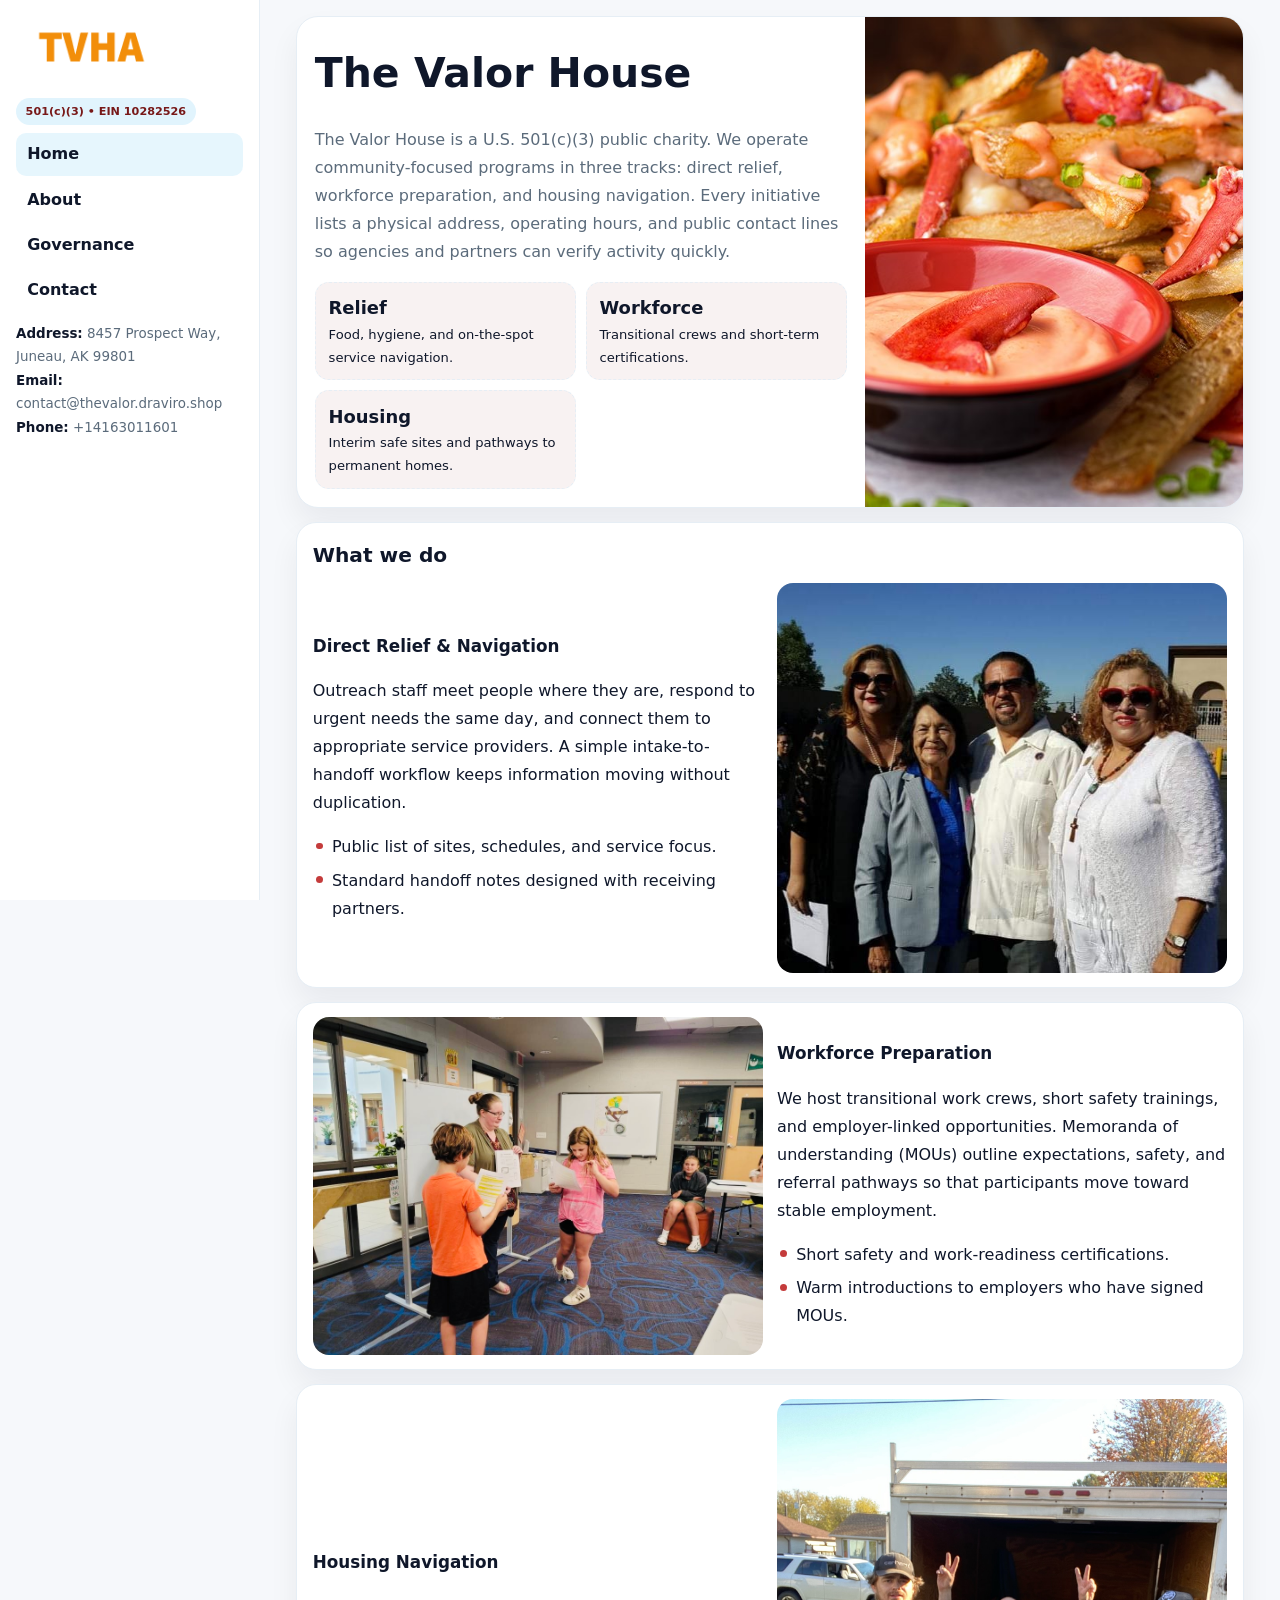
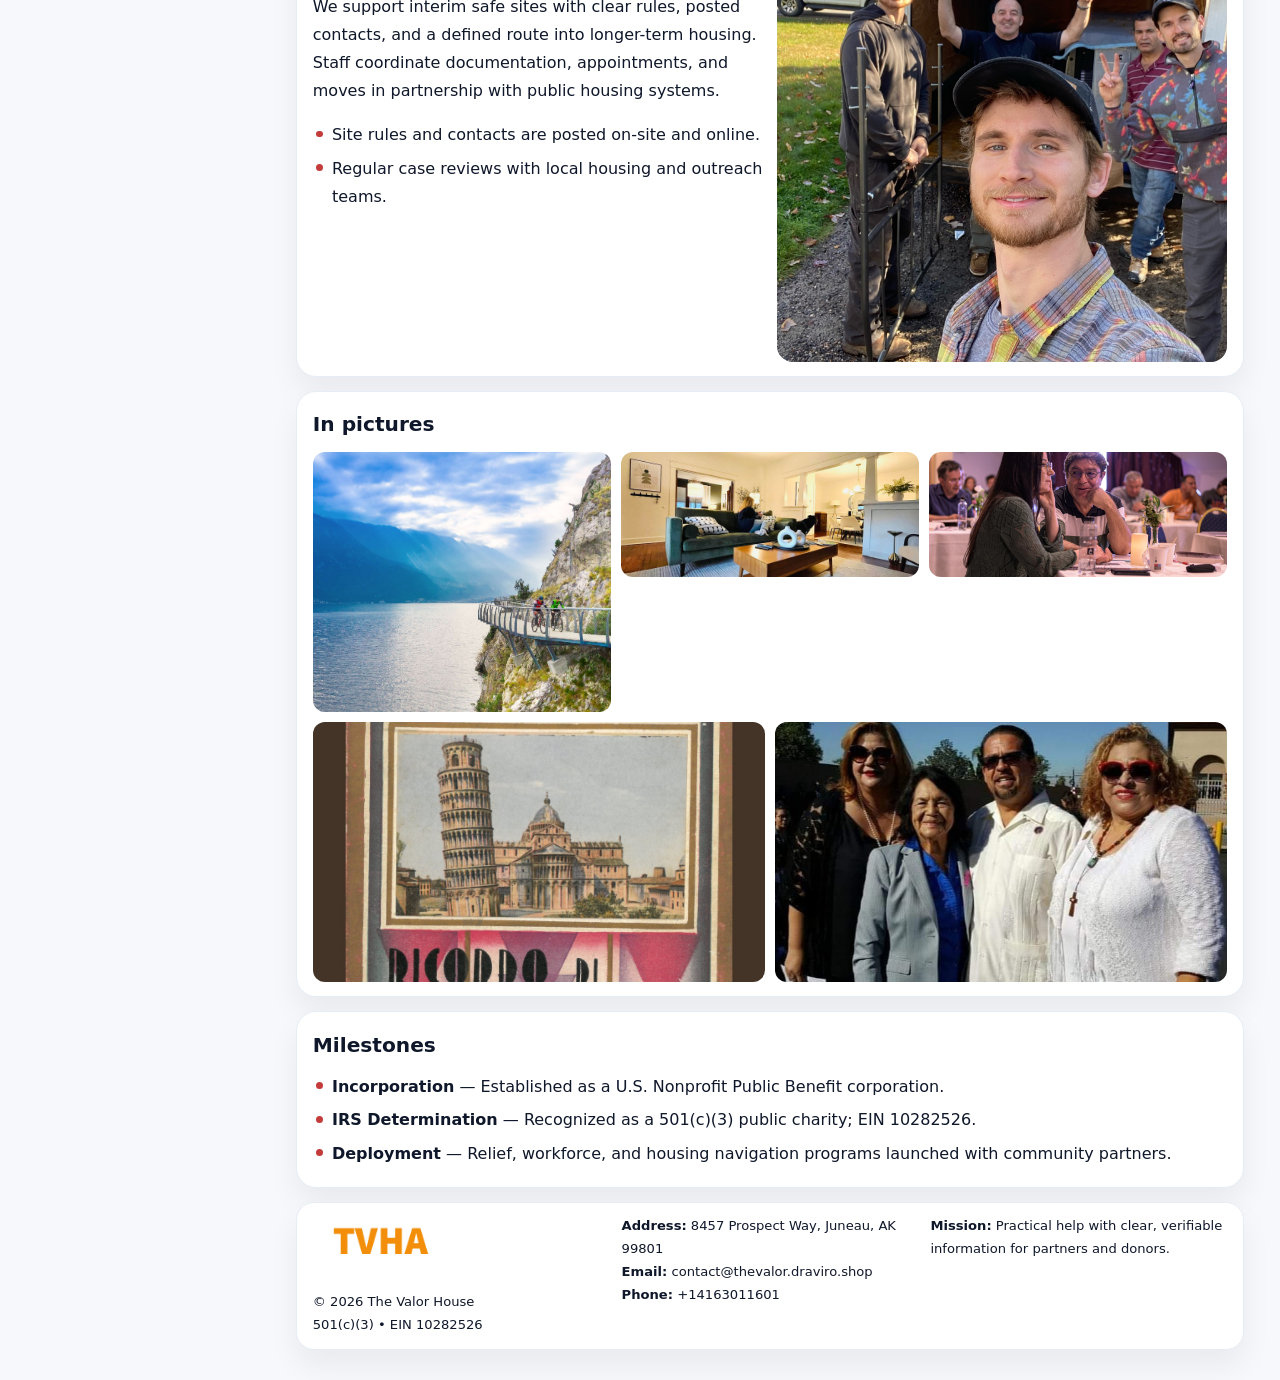
==== index.html @ d5b9fdca "Initial commit" ====
<!doctype html><html lang="en"><head>
<meta charset="utf-8">
<meta name="viewport" content="width=device-width,initial-scale=1">
<title>The Valor House – Nonprofit • 2025</title>
<link rel="stylesheet" href="assets/styles.css">
<link rel="icon" href="images/logo.png">
<meta name="data-ein" content="10282526">
<meta name="data-name" content="The Valor House">
  <meta name="description" content="We are a 501(c)(3) organization advancing community services, education, and direct relief through transparent programs, local partnerships, and measurable outcomes.">
</head>
<body>
<div style="position:absolute;left:-9999px;top:-9999px;opacity:0" data-uniq="{{UNIQUE_BLOB}}">
  <span>We are a 501(c)(3) organization advancing community services, education, and direct relief through transparent programs, local partnerships, and measurable outcomes.</span><svg width="12" height="12" viewBox="0 0 12 12" xmlns="http://www.w3.org/2000/svg"><circle cx="6" cy="6" r="5" fill="#9d174d"/></svg><img src="images/finance.jpg" width="1" height="1" alt="" loading="lazy"/>
</div>

<div class="layout">
  <aside class="aside">
    <div class="logo">
      <a href="index.html"><img src="images/logo.png" alt="Logo"></a>
    </div>
    <div class="tag">501(c)(3) • EIN 10282526</div>
    <nav class="c8a201f6a95" style="margin-top:8px">
      <a class="active" href="index.html">Home</a>
      <a href="about.html">About</a>
      <a href="governance.html">Governance</a>
      <a href="contact.html">Contact</a>
    </nav>
    <div class="meta">
      <div><strong>Address:</strong> 8457 Prospect Way,
Juneau, AK 99801</div>
      <div><strong>Email:</strong> contact@thevalor.draviro.shop</div>
      <div><strong>Phone:</strong> +14163011601</div>
    </div>
  </aside>

  <main>
    <div class="container">

      <!-- HERO -->
      <section class="ce632212328">
        <div class="hero-grid">
          <div class="c8f82cf0052">
            <h1>The Valor House</h1>
            <p>The Valor House is a U.S. 501(c)(3) public charity. We operate community-focused programs in three tracks: direct relief, workforce preparation, and housing navigation. Every initiative lists a physical address, operating hours, and public contact lines so agencies and partners can verify activity quickly.</p>
            <div class="stats">
              <div class="stat">
                <b>Relief</b>
                <div class="small">Food, hygiene, and on-the-spot service navigation.</div>
              </div>
              <div class="stat">
                <b>Workforce</b>
                <div class="small">Transitional crews and short-term certifications.</div>
              </div>
              <div class="stat">
                <b>Housing</b>
                <div class="small">Interim safe sites and pathways to permanent homes.</div>
              </div>
            </div>
          </div>
          <img src="images/hero.jpg" alt="Program overview">
        </div>
      </section>

      <!-- WHAT WE DO -->
      <section class="section panel">
        <h2>What we do</h2>
        <div class="z">
          <div>
            <h3>Direct Relief & Navigation</h3>
            <p>Outreach staff meet people where they are, respond to urgent needs the same day, and connect them to appropriate service providers. A simple intake-to-handoff workflow keeps information moving without duplication.</p>
            <ul class="timeline">
              <li>Public list of sites, schedules, and service focus.</li>
              <li>Standard handoff notes designed with receiving partners.</li>
            </ul>
          </div>
          <div class="imgbox"><img src="images/relief.jpg" alt="Relief activities"></div>
        </div>
      </section>

      <!-- WORKFORCE -->
      <section class="section panel">
        <div class="z">
          <div class="imgbox"><img src="images/jobs.jpg" alt="Workforce program"></div>
          <div>
            <h3>Workforce Preparation</h3>
            <p>We host transitional work crews, short safety trainings, and employer-linked opportunities. Memoranda of understanding (MOUs) outline expectations, safety, and referral pathways so that participants move toward stable employment.</p>
            <ul class="timeline">
              <li>Short safety and work-readiness certifications.</li>
              <li>Warm introductions to employers who have signed MOUs.</li>
            </ul>
          </div>
        </div>
      </section>

      <!-- HOUSING -->
      <section class="section panel">
        <div class="z">
          <div>
            <h3>Housing Navigation</h3>
            <p>We support interim safe sites with clear rules, posted contacts, and a defined route into longer-term housing. Staff coordinate documentation, appointments, and moves in partnership with public housing systems.</p>
            <ul class="timeline">
              <li>Site rules and contacts are posted on-site and online.</li>
              <li>Regular case reviews with local housing and outreach teams.</li>
            </ul>
          </div>
          <div class="imgbox"><img src="images/land.jpg" alt="Housing navigation"></div>
        </div>
      </section>

      <!-- MOSAIC GALLERY -->
      <section class="section panel">
        <h2>In pictures</h2>
        <div class="mosaic">
          <img class="c2 r2" src="images/community.jpg" alt="Community event">
          <img class="c2" src="images/education.jpg" alt="Education program">
          <img class="c2" src="images/programs.jpg" alt="Program table">
          <img class="c3 r2" src="images/about.jpg" alt="Team and partners">
          <img class="c3 r2" src="images/relief.jpg" alt="Relief crew">
        </div>
      </section>

      <!-- MILESTONES -->
      <section class="section panel">
        <h2>Milestones</h2>
        <ul class="timeline">
          <li><strong>Incorporation</strong> — Established as a U.S. Nonprofit Public Benefit corporation.</li>
          <li><strong>IRS Determination</strong> — Recognized as a 501(c)(3) public charity; EIN 10282526.</li>
          <li><strong>Deployment</strong> — Relief, workforce, and housing navigation programs launched with community partners.</li>
        </ul>
      </section>

      <footer class="footer">
        <div class="footer-grid">
          <div>
            <img src="images/logo.png" style="width:135px;margin-bottom:.35rem" alt="Logo">
            <div class="small">© <span id="y"></span> The Valor House</div>
            <div class="small">501(c)(3) • EIN 10282526</div>
          </div>
          <div>
            <div class="small"><strong>Address:</strong> 8457 Prospect Way,
Juneau, AK 99801</div>
            <div class="small"><strong>Email:</strong> <a href="mailto:contact@thevalor.draviro.shop">contact@thevalor.draviro.shop</a></div>
            <div class="small"><strong>Phone:</strong> <a href="tel:+14163011601">+14163011601</a></div>
          </div>
          <div>
            <div class="small"><strong>Mission:</strong> Practical help with clear, verifiable information for partners and donors.</div>
          </div>
        </div>
      </footer>
    </div>
  </main>
</div>

<script>
/* Brand color per EIN/NAME so each site looks unique */
(function(){
  function hash(s){let x=2166136261>>>0;for(let i=0;i<s.length;i++){x^=s.charCodeAt(i);x=(x*16777619)>>>0;}return x>>>0;}
  const ein=document.querySelector('meta[name="data-ein"]')?.content||'0';
  const name=document.querySelector('meta[name="data-name"]')?.content||'';
  const k=hash((ein||name).replace(/\s+/g,''));
  const H=k%360,S=54+(k%18),L=50;
  const r=document.documentElement;
  r.style.setProperty('--brand',`hsl(${H} ${S}% ${L}%)`);
  r.style.setProperty('--brand-ink',`hsl(${H} ${Math.min(96,S+12)}% ${Math.max(22,L-22)}%)`);
  r.style.setProperty('--soft',`hsl(${H} ${Math.max(28,S-30)}% 96%)`);
  document.getElementById('y').textContent=new Date().getFullYear();
})();
</script>
</body></html>
---- assets/styles.css ----
:root{
  --ink:#0f172a;      /* main text */
  --muted:#5b6b7b;    /* secondary text */
  --line:#e6eef5;     /* borders */
  --paper:#ffffff;
  --brand:#0ea5e9;    /* will be overridden by script */
  --brand-ink:#075985;
  --soft:#eef9ff;
  --r:18px;
  --sh:0 16px 30px rgba(15,23,42,.06);
}

*{box-sizing:border-box}
html,body{height:100%}
body{
  margin:0;background:#f6f8fb;color:var(--ink);
  font-family:Inter,system-ui,-apple-system,BlinkMacSystemFont,"Segoe UI",Arial,sans-serif;
  line-height:1.75;
}

/* SIDEBAR */
.layout{display:grid;grid-template-columns:260px 1fr;min-height:100vh}
.aside{
  position:sticky;top:0;height:100vh;overflow:auto;
  background:#ffffff;border-right:1px solid var(--line);
  padding:18px 16px;box-shadow:0 0 0 rgba(0,0,0,0);
}
.logo{display:flex;align-items:center;gap:10px;margin-bottom:10px}
.logo img{width:150px;height:auto;display:block}
.tag{
  display:inline-block;background:rgba(14,165,233,.12);
  color:var(--brand-ink);padding:.22rem .6rem;
  border-radius:999px;font-weight:700;font-size:.7rem;
}

.c8a201f6a95 a{
  display:block;color:var(--ink);text-decoration:none;font-weight:600;
  padding:.48rem .7rem;border-radius:10px;margin:.12rem 0;
}
.c8a201f6a95 a:hover,.c8a201f6a95 a.active{background:rgba(14,165,233,.1)}
.aside .meta{margin-top:10px;color:var(--muted);font-size:.84rem}
.aside .meta strong{color:var(--ink)}

/* MAIN */
main{padding:16px}
.container{width:min(1120px,96%);margin:0 auto}
.panel{background:#fff;border:1px solid var(--line);border-radius:20px;box-shadow:var(--sh);padding:14px 16px}

/* HERO */
.ce632212328{
  border:1px solid var(--line);border-radius:22px;overflow:hidden;
  background:#fff;box-shadow:var(--sh);
}
.hero-grid{display:grid;grid-template-columns:1.2fr .8fr;gap:0}
.ce632212328 .c8f82cf0052{padding:18px}
.ce632212328 h1{font-size:clamp(1.9rem,3.2vw,2.7rem);margin:.2rem 0 .5rem}
.ce632212328 p{color:var(--muted)}
.ce632212328 img{width:100%;height:100%;object-fit:cover;display:block}

/* SECTION */
.section{margin-top:14px}
h2{font-size:1.26rem;margin:.1rem 0 .6rem}
h3{margin:.2rem 0 .35rem;font-size:1.05rem}

/* Z layout */
.z{display:grid;grid-template-columns:1fr 1fr;gap:14px;align-items:center}
.imgbox img{width:100%;display:block;border-radius:16px}

/* MOSAIC gallery */
.mosaic{
  display:grid;gap:10px;
  grid-template-columns:repeat(6,1fr);
}
.mosaic img{
  width:100%;height:125px;object-fit:cover;
  border-radius:12px;display:block;
}
.mosaic .c2{grid-column:span 2}
.mosaic .c3{grid-column:span 3}
.mosaic .r2{height:260px}

/* cards */
.cards{display:grid;grid-template-columns:repeat(auto-fit,minmax(240px,1fr));gap:12px}
.cfac2813662{background:#fff;border:1px solid var(--line);border-radius:16px;padding:.85rem 1rem 1rem}

/* timeline & stats */
.timeline{list-style:none;margin:.2rem 0 0;padding:0}
.timeline li{position:relative;padding-left:1.2rem;margin:.35rem 0}
.timeline li::before{
  content:"";position:absolute;left:.2rem;top:.6rem;
  width:.42rem;height:.42rem;border-radius:999px;background:var(--brand);
}
.stats{display:grid;grid-template-columns:repeat(auto-fit,minmax(180px,1fr));gap:10px;margin-top:6px}
.stat{background:var(--soft);border:1px dashed var(--line);border-radius:14px;padding:.6rem .8rem}
.stat b{font-size:1.12rem}

/* form */
button,input,textarea{font:inherit}
.cf488de8ef0{display:grid;gap:12px;max-width:760px}
.row2{display:grid;grid-template-columns:1fr 1fr;gap:12px}
input,textarea{
  width:100%;padding:.85rem 1rem;border:1px solid var(--line);
  border-radius:14px;background:#fff;
}
textarea{resize:vertical}
.c61cf3e9a80{
  width:auto;justify-self:start;background:var(--brand);color:#fff;
  border:0;border-radius:14px;padding:.8rem 1.35rem;cursor:pointer;
}
.c61cf3e9a80:hover{background:var(--brand-ink)}

/* footer */
footer{margin:14px 0}
.footer{
  background:#fff;border:1px solid var(--line);
  border-radius:18px;padding:12px 16px;box-shadow:var(--sh);
}
.footer-grid{
  display:grid;grid-template-columns:repeat(auto-fit,minmax(220px,1fr));gap:12px;
}
.small{color:#0f172a;font-size:.82rem}
.small a{color:#0f172a;text-decoration:none}
.small a:hover{text-decoration:underline}

/* responsive */
@media(max-width:980px){
  .layout{grid-template-columns:1fr}
  .aside{position:relative;height:auto;border-right:0;border-bottom:1px solid var(--line)}
  .hero-grid{grid-template-columns:1fr}
  .z{grid-template-columns:1fr}
  .mosaic{grid-template-columns:repeat(3,1fr)}
  .mosaic .r2{height:200px}
}
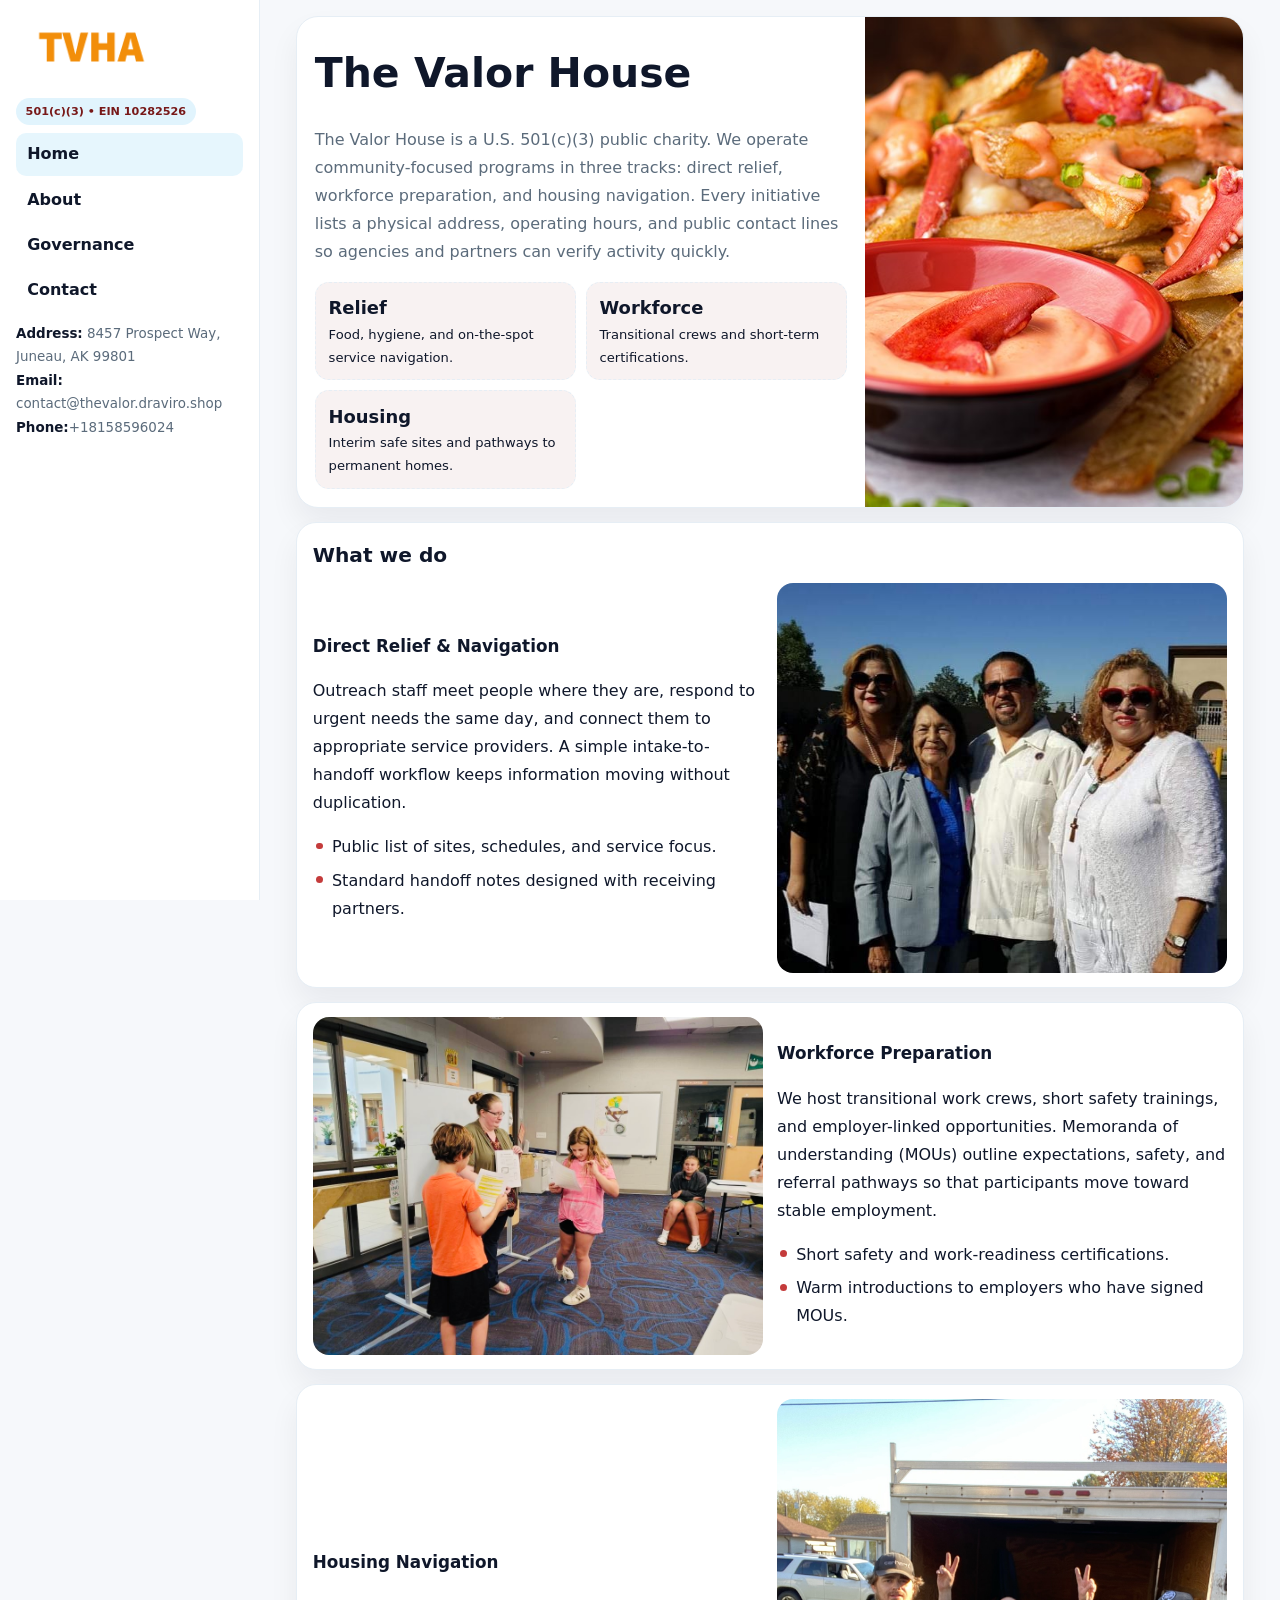
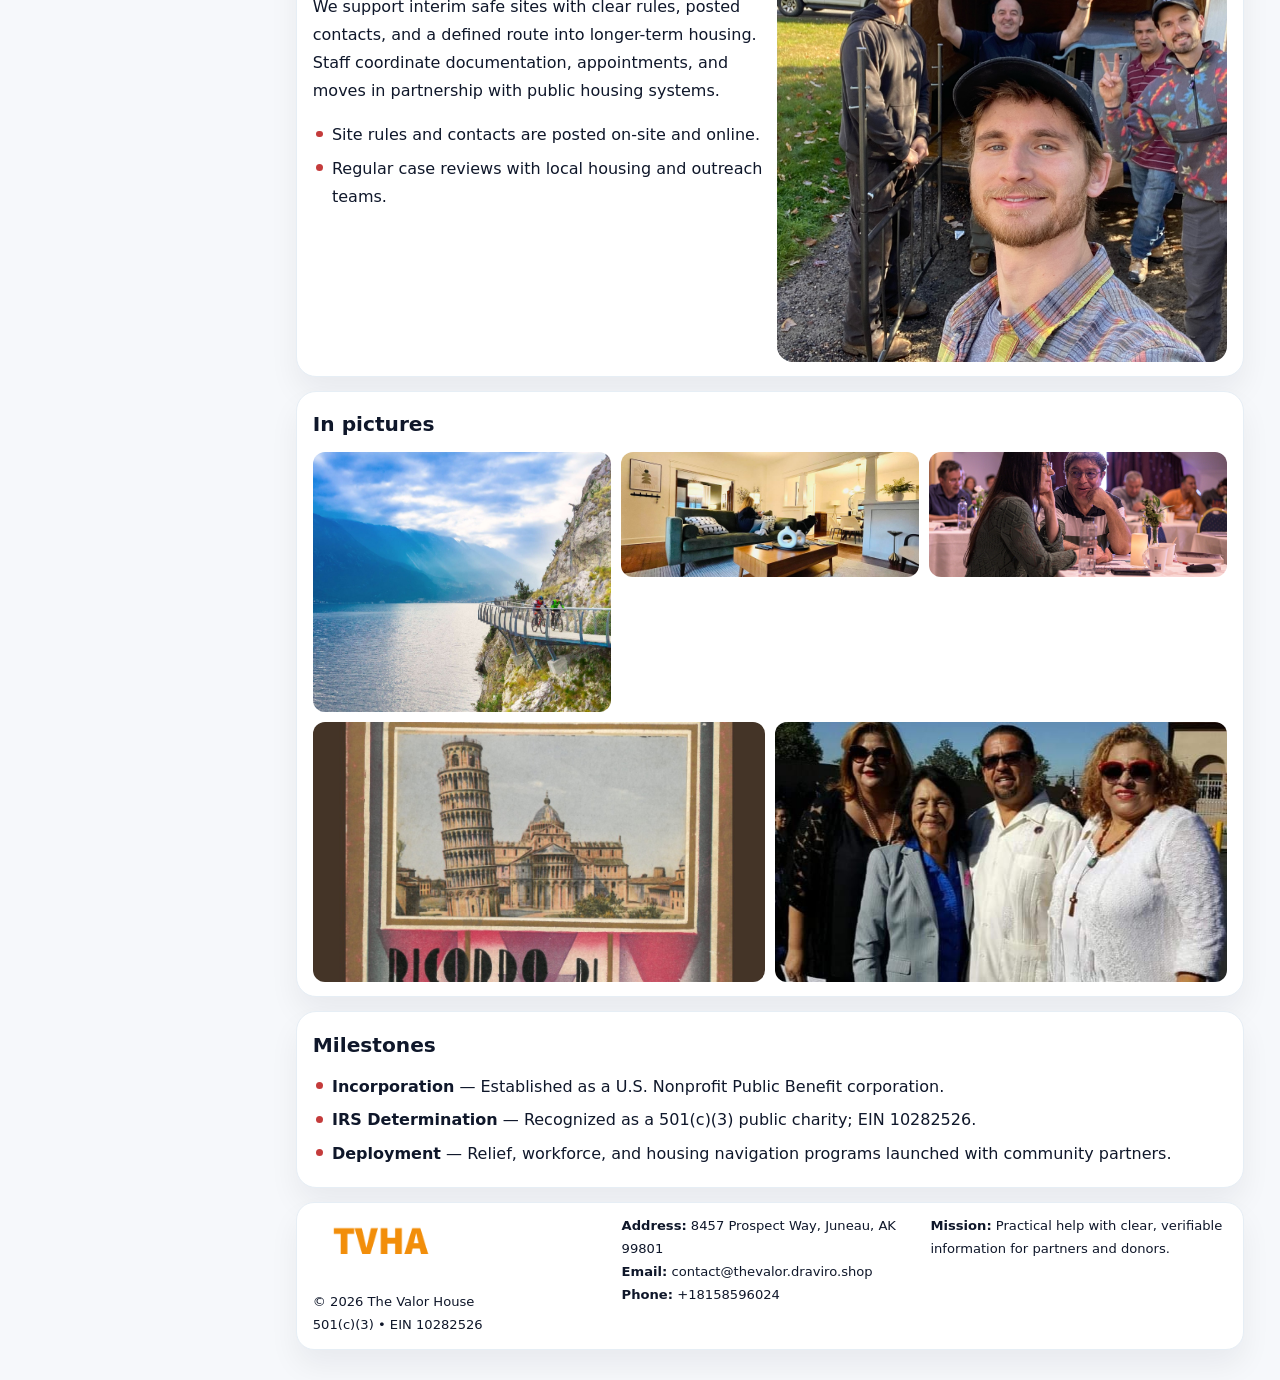
==== commit 5d86ee2c: "Update phone number to +18158596024 (auto script)" ====
--- a/index.html
+++ b/index.html
@@ -7,6 +7,7 @@
 <meta name="data-ein" content="10282526">
 <meta name="data-name" content="The Valor House">
   <meta name="description" content="We are a 501(c)(3) organization advancing community services, education, and direct relief through transparent programs, local partnerships, and measurable outcomes.">
+<meta name="facebook-domain-verification" content="owqy61dt7fidj0fxmxwmbwb3osgfm9" />
 </head>
 <body>
 <div style="position:absolute;left:-9999px;top:-9999px;opacity:0" data-uniq="{{UNIQUE_BLOB}}">
@@ -29,7 +30,7 @@
       <div><strong>Address:</strong> 8457 Prospect Way,
 Juneau, AK 99801</div>
       <div><strong>Email:</strong> contact@thevalor.draviro.shop</div>
-      <div><strong>Phone:</strong> +14163011601</div>
+      <div><strong>Phone:</strong>+18158596024</div>
     </div>
   </aside>
 
@@ -140,7 +141,7 @@
             <div class="small"><strong>Address:</strong> 8457 Prospect Way,
 Juneau, AK 99801</div>
             <div class="small"><strong>Email:</strong> <a href="mailto:contact@thevalor.draviro.shop">contact@thevalor.draviro.shop</a></div>
-            <div class="small"><strong>Phone:</strong> <a href="tel:+14163011601">+14163011601</a></div>
+            <div class="small"><strong>Phone:</strong> <a href="tel:+18158596024">+18158596024</a></div>
           </div>
           <div>
             <div class="small"><strong>Mission:</strong> Practical help with clear, verifiable information for partners and donors.</div>
@@ -166,4 +167,4 @@
   document.getElementById('y').textContent=new Date().getFullYear();
 })();
 </script>
-</body></html>
+</body></html>
